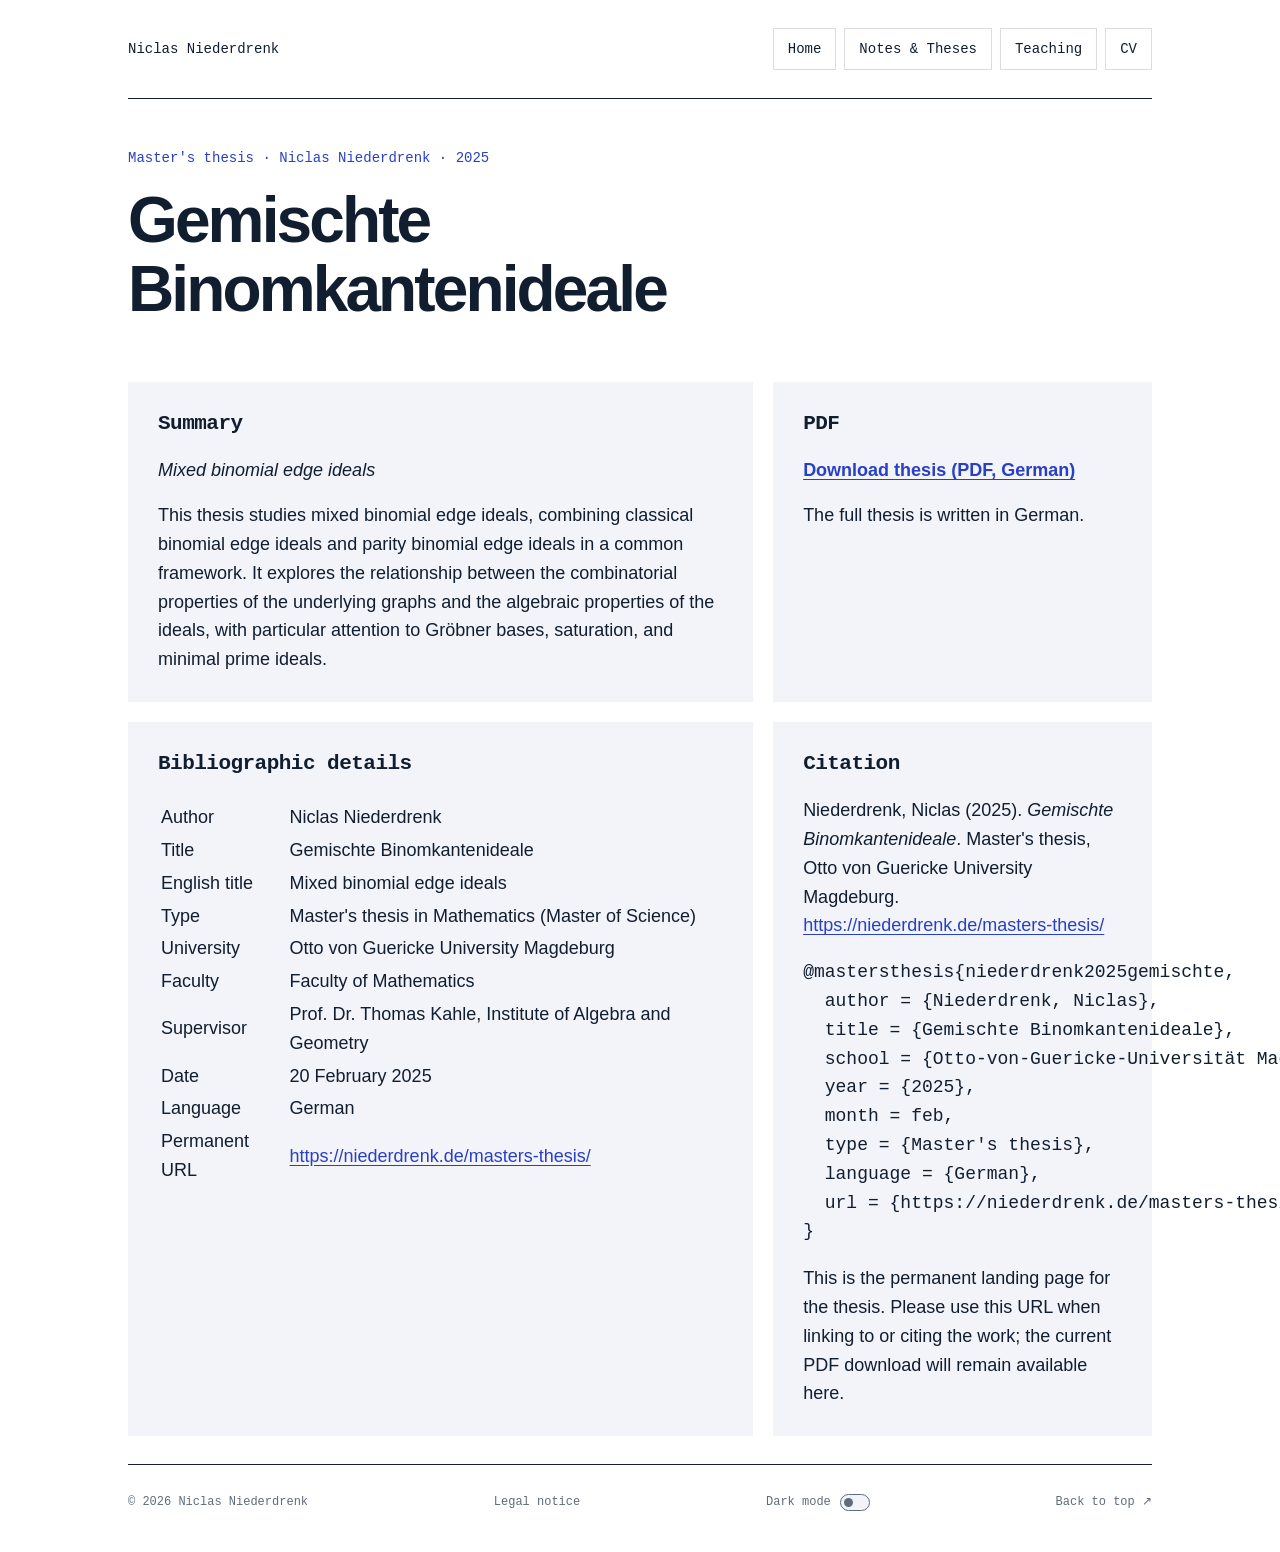
==== masters-thesis/index.html @ 99cd81b0 "Add permanent master's thesis landing page" ====
<!DOCTYPE html>
<html lang="en">
<head>
    <meta charset="UTF-8">
    <meta name="viewport" content="width=device-width, initial-scale=1.0">
    <title>Gemischte Binomkantenideale</title>
    <link rel="canonical" href="https://niederdrenk.de/masters-thesis/">
    <meta name="description" content="Gemischte Binomkantenideale: Master's thesis by Niclas Niederdrenk, Otto von Guericke University Magdeburg, 2025. Summary, citation and PDF.">
    <meta name="citation_title" content="Gemischte Binomkantenideale">
    <meta name="citation_author" content="Niederdrenk, Niclas">
    <meta name="citation_publication_date" content="2025/02/20">
    <meta name="citation_dissertation_institution" content="Otto-von-Guericke-Universität Magdeburg">
    <meta name="citation_pdf_url" content="https://niederdrenk.de/documents/2025-Niederdrenk-Gemischte-Binomkantenideale.pdf">
    <meta name="citation_language" content="de">
    <script src="../theme.js?v=c177175cfa91"></script>
    <link rel="stylesheet" href="../style.css?v=b06b61e025ef">
</head>
<body class="page-masters-thesis">
<a class="skip-link" href="#content">Skip to content</a>
<div class="container">
    <nav class="site-nav" aria-label="Main navigation">
        <a class="wordmark" href="../index.html">Niclas Niederdrenk</a>
        <div class="nav-links"><a href="../index.html">Home</a>
<a href="../notes.html">Notes &amp; Theses</a>
<a href="../teaching.html">Teaching</a>
<a href="../cv.html">CV</a></div>
    </nav>
    <header class="hero">
        <div class="hero-copy">
            <p class="eyebrow">Master&#x27;s thesis · Niclas Niederdrenk · 2025</p>
            <h1>Gemischte Binomkantenideale</h1>

        </div>
        
    </header>
    <main id="content" class="content-grid">
<section class="content-panel panel-summary" aria-labelledby="summary"><h2 id="summary">Summary</h2>
<p class="work-translation"><em>Mixed binomial edge ideals</em></p>
<p>This thesis studies mixed binomial edge ideals, combining classical binomial edge ideals and parity binomial edge ideals in a common framework. It explores the relationship between the combinatorial properties of the underlying graphs and the algebraic properties of the ideals, with particular attention to Gröbner bases, saturation, and minimal prime ideals.</p>
</section>
<section class="content-panel panel-pdf" aria-labelledby="pdf"><h2 id="pdf">PDF</h2>
<p class="work-links"><a download="2025-Niederdrenk-Gemischte-Binomkantenideale.pdf" href="../documents/2025-Niederdrenk-Gemischte-Binomkantenideale.pdf">Download thesis (PDF, German)</a></p>
<p>The full thesis is written in German.</p>
</section>
<section class="content-panel panel-bibliographic-details" aria-labelledby="bibliographic-details"><h2 id="bibliographic-details">Bibliographic details</h2>
<table>
<thead>
<tr>
<th></th>
<th></th>
</tr>
</thead>
<tbody>
<tr>
<td>Author</td>
<td>Niclas Niederdrenk</td>
</tr>
<tr>
<td>Title</td>
<td>Gemischte Binomkantenideale</td>
</tr>
<tr>
<td>English title</td>
<td>Mixed binomial edge ideals</td>
</tr>
<tr>
<td>Type</td>
<td>Master's thesis in Mathematics (Master of Science)</td>
</tr>
<tr>
<td>University</td>
<td>Otto von Guericke University Magdeburg</td>
</tr>
<tr>
<td>Faculty</td>
<td>Faculty of Mathematics</td>
</tr>
<tr>
<td>Supervisor</td>
<td>Prof. Dr. Thomas Kahle, Institute of Algebra and Geometry</td>
</tr>
<tr>
<td>Date</td>
<td>20 February 2025</td>
</tr>
<tr>
<td>Language</td>
<td>German</td>
</tr>
<tr>
<td>Permanent URL</td>
<td><a href="https://niederdrenk.de/masters-thesis/">https://niederdrenk.de/masters-thesis/</a></td>
</tr>
</tbody>
</table>
</section>
<section class="content-panel panel-citation" aria-labelledby="citation"><h2 id="citation">Citation</h2>
<p>Niederdrenk, Niclas (2025). <em>Gemischte Binomkantenideale</em>. Master's thesis, Otto von Guericke University Magdeburg. <a href="https://niederdrenk.de/masters-thesis/">https://niederdrenk.de/masters-thesis/</a></p>
<pre><code class="language-bibtex">@mastersthesis{niederdrenk2025gemischte,
  author = {Niederdrenk, Niclas},
  title = {Gemischte Binomkantenideale},
  school = {Otto-von-Guericke-Universität Magdeburg},
  year = {2025},
  month = feb,
  type = {Master's thesis},
  language = {German},
  url = {https://niederdrenk.de/masters-thesis/}
}
</code></pre>
<p>This is the permanent landing page for the thesis. Please use this URL when linking to or citing the work; the current PDF download will remain available here.</p></section>
    </main>
    <footer>
        <p>© 2026 Niclas Niederdrenk</p>
        <a href="../legal.html">Legal notice</a>
        <button class="theme-toggle" type="button" role="switch" aria-label="Dark mode" aria-checked="false" hidden>
            <span>Dark mode</span><span class="theme-track" aria-hidden="true"></span>
        </button>
        <a href="#">Back to top <span aria-hidden="true">↗</span></a>
    </footer>
</div>
</body>
</html>
---- style.css ----
:root {
    color-scheme: light;
    --background: #fff;
    --ink: #101e30;
    --blue: #293fc4;
    --muted: #606b7b;
    --panel: #f3f4f9;
    --home-panel: #f1f3f9;
    --hobby-panel: #f7f4ee;
    --line: #d9dce5;
    --contact-panel: #101e30;
    --selected-text: #fff;
}
:root[data-theme="dark"] {
    color-scheme: dark;
    --background: #10151e;
    --ink: #e5eaf3;
    --blue: #a3b1ff;
    --muted: #aab5c5;
    --panel: #1b2432;
    --home-panel: var(--panel);
    --hobby-panel: var(--panel);
    --line: #384559;
    --contact-panel: #202d42;
    --selected-text: #10151e;
}
* { box-sizing: border-box; }
p, li, h1, h2, h3, a { overflow-wrap: anywhere; }
html { scroll-behavior: smooth; }
body {
    margin: 0;
    background: var(--background);
    color: var(--ink);
    font-family: Inter, "Helvetica Neue", Arial, sans-serif;
    font-size: 18px;
    line-height: 1.6;
    -webkit-font-smoothing: antialiased;
}
a { color: var(--blue); text-underline-offset: 3px; }
a:hover { text-decoration-thickness: 2px; }
a:focus-visible, button:focus-visible { outline: 3px solid #c99920; outline-offset: 5px; }
.container { max-width: 1120px; margin: auto; padding: 0 48px; }
.site-nav {
    display: flex;
    flex-wrap: wrap;
    align-items: center;
    justify-content: space-between;
    gap: 24px;
    padding: 28px 0;
    border-bottom: 1px solid var(--ink);
}
.wordmark, .eyebrow, figcaption, h2, .entry-date, footer, .nav-links {
    font-family: "SFMono-Regular", Consolas, "Liberation Mono", monospace;
}
.wordmark { color: var(--ink); font-size: 14px; text-decoration: none; white-space: nowrap; }
.nav-links { display: flex; flex-wrap: wrap; justify-content: flex-end; gap: 8px; font-size: 14px; }
.nav-links a { padding: 9px 14px; border: 1px solid var(--line); color: var(--ink); text-decoration: none; }
.theme-toggle { display: inline-flex; align-items: center; gap: 9px; padding: 6px 0; border: 0; font: inherit; line-height: inherit; color: var(--muted); background: transparent; cursor: pointer; }
.theme-toggle[hidden] { display: none; }
.theme-toggle:hover { color: var(--ink); }
.theme-track { position: relative; width: 30px; height: 17px; border: 1px solid var(--muted); border-radius: 20px; background: var(--panel); }
.theme-track::after { content: ""; position: absolute; top: 3px; left: 3px; width: 9px; height: 9px; border-radius: 50%; background: var(--muted); transition: transform .15s ease; }
.theme-toggle[aria-checked="true"] .theme-track { border-color: var(--blue); }
.theme-toggle[aria-checked="true"] .theme-track::after { transform: translateX(13px); background: var(--blue); }
.nav-links a.current, .nav-links a:hover { background: var(--ink); color: var(--selected-text); border-color: var(--ink); }
.hero { display: grid; grid-template-columns: minmax(0, 1fr) 270px; gap: 48px; align-items: center; padding: 48px 0 40px; }
.hero-copy { min-width: 0; }
.hero-links { display: flex; flex-wrap: wrap; align-items: center; gap: 12px 24px; margin-top: 16px; font-size: 17px; }
.hero-contact { overflow-wrap: anywhere; }
.github-link { display: inline-flex; align-items: center; gap: 8px; }
.github-link svg { flex-shrink: 0; }
.eyebrow { font-size: 14px; color: var(--blue); margin: 0 0 16px; }
h1 { font-size: clamp(40px, 5.2vw, 64px); font-weight: 750; letter-spacing: -.045em; line-height: 1.08; margin: 0 0 18px; }
.hero-description { color: var(--muted); max-width: 44ch; font-size: 18px; margin: 0; line-height: 1.6; }
.monomial-lattice { margin: 0; width: 100%; }
.monomial-lattice svg { display: block; width: 100%; max-width: 200px; height: auto; margin: 0 auto; overflow: visible; }
.lattice-edge { stroke: var(--blue); stroke-width: 1.5; opacity: .55; }
.lattice-node circle { fill: var(--background); stroke: var(--blue); stroke-width: 1.5; }
.lattice-node text { fill: var(--ink); font-family: Georgia, "Times New Roman", serif; font-size: 14px; font-style: italic; }
.lattice-endpoint circle { fill: var(--panel); stroke-width: 2; }
.page-index .hero { grid-template-columns: minmax(0, 1fr) 300px; }
.monomial-art { margin: 0; width: 100%; }
.monomial-art img { display: block; width: 100%; height: auto; border-radius: 8px; background: #fff; }
.monomial-art .monomial-art-dark { display: none; background: transparent; }
:root[data-theme="dark"] .monomial-art-light { display: none; }
:root[data-theme="dark"] .monomial-art-dark { display: block; }
figcaption { font-size: 12px; line-height: 1.6; color: var(--muted); margin-top: 12px; }
.content-grid { display: grid; grid-template-columns: minmax(0, 1.65fr) minmax(0, 1fr); gap: 20px; }
.content-panel { background: var(--panel); padding: 28px 30px; min-width: 0; }
h2 { font-size: 21px; font-weight: 600; margin: 0 0 18px; line-height: 1.35; letter-spacing: -.025em; }
.content-panel p { margin: 0 0 16px; font-size: inherit; max-width: 65ch; }
.content-panel p:last-child { margin-bottom: 0; }
.page-cv .hero, .page-legal .hero, .page-notes .hero { grid-template-columns: 1fr; }
.page-cv .content-panel, .page-legal .content-panel, .page-notes .content-panel { grid-column: 1 / -1; }
.page-notes h2 { margin: 0 0 24px; padding-bottom: 14px; border-bottom: 1px solid var(--line); font-size: clamp(24px, 3vw, 28px); font-weight: 700; }
.page-notes h3 { margin: 0 0 8px; font-size: clamp(20px, 2.4vw, 22px); font-weight: 600; line-height: 1.4; scroll-margin-top: 24px; }
.page-notes .work-translation { margin-bottom: 8px; }
.page-notes .work-meta { color: var(--muted); font-size: 15px; margin-bottom: 20px; }
.work-links { display: flex; flex-wrap: wrap; gap: 8px 24px; align-items: baseline; }
.work-links a { max-width: 100%; }
.work-links a:first-child { font-weight: 600; }
.page-introduction { grid-column: 1 / -1; max-width: 65ch; }
.page-introduction p { margin: 0; }
.page-cv .page-introduction { color: var(--muted); font-size: 16px; }
.cv-entry { display: grid; grid-template-columns: 205px minmax(0, 1fr); gap: 26px; border-top: 1px solid var(--line); padding: 22px 0; }
.cv-entry:last-child { padding-bottom: 0; }
.cv-entry h3 { margin: 0 0 6px; font-size: 19px; font-weight: 600; line-height: 1.5; }
.cv-entry .entry-date { font-size: 16px; margin: 0; }
.cv-entry-detail { min-width: 0; }
.cv-entry-detail p { color: var(--muted); margin-bottom: 10px; }
.cv-entry li { border: 0; padding: 2px 0; }
.panel-besides-mathematics { align-self: start; }
.page-index .panel-about-me, .page-index .panel-conferences-and-summer-schools { background: var(--home-panel); }
.page-index .panel-besides-mathematics { background: var(--hobby-panel); }
.panel-activities, .panel-conferences-and-summer-schools, .panel-contact, .page-teaching .content-panel { grid-column: 1 / -1; }
ul { list-style: none; margin: 0; padding: 0; }
li { border-top: 1px solid var(--line); padding: 16px 0; font-size: inherit; }
li:last-child { padding-bottom: 0; }
.panel-activities li, .panel-conferences-and-summer-schools li { display: grid; grid-template-columns: 205px minmax(0, 1fr); gap: 26px; }
.entry-date { font-size: 16px; color: var(--muted); padding-top: 2px; }
.entry-location, .course-instructor { display: block; color: var(--muted); font-size: inherit; margin-top: 4px; }
.page-teaching li strong { font-weight: 600; }
.entry-detail { min-width: 0; max-width: 65ch; }
.entry-detail a { color: var(--blue); }
.entry-detail a:hover { color: var(--blue); text-decoration: underline; }
.panel-contact { display: block; background: var(--contact-panel); color: white; padding-top: 26px; padding-bottom: 26px; }
.panel-contact h2 { margin: 0 0 18px; }
.panel-contact a { color: #c2ccff; }
.panel-contact p { margin: 0 0 16px; font-size: inherit; font-weight: 400; overflow-wrap: anywhere; }
footer { display: flex; flex-wrap: wrap; align-items: center; justify-content: space-between; gap: 12px 20px; border-top: 1px solid var(--ink); margin-top: 28px; padding: 22px 0 34px; font-size: 12px; color: var(--muted); }
footer p { margin: 0; }
footer a { color: var(--muted); text-decoration: none; }
.skip-link { position: absolute; top: -100px; left: 20px; background: var(--background); padding: 12px; z-index: 1; }
.skip-link:focus { top: 10px; }
@media (max-width: 760px) {
    body { font-size: 16px; }
    .container { padding: 0 24px; }
    .hero-description, .hero-links { font-size: 16px; }
    h2 { font-size: 20px; }
    .cv-entry h3 { font-size: 18px; }
    .hero { grid-template-columns: minmax(0, 1fr) 200px; gap: 24px; padding: 36px 0; }
    .page-index .hero { grid-template-columns: minmax(0, 1fr) 230px; }
    h1 { font-size: 46px; }
    .content-grid { grid-template-columns: 1fr; }
    .content-panel { padding: 24px; }
    .panel-activities li, .panel-conferences-and-summer-schools li { grid-template-columns: 155px minmax(0, 1fr); gap: 18px; }
    .cv-entry { grid-template-columns: 155px minmax(0, 1fr); gap: 18px; }
    .panel-contact { align-items: flex-start; flex-direction: column; gap: 16px; }
}
@media (max-width: 600px) {
    .container { padding: 0 20px; }
    .site-nav { flex-wrap: wrap; gap: 12px; padding: 20px 0; }
    .wordmark { font-size: 13px; }
    .nav-links { width: 100%; justify-content: flex-start; gap: 5px; font-size: 13px; }
    .nav-links a { padding: 8px 10px; }
    .hero { grid-template-columns: 1fr; gap: 24px; padding: 32px 0; }
    .page-index .hero { grid-template-columns: 1fr; }
    .monomial-art { max-width: 320px; justify-self: center; }
    h1 { font-size: clamp(36px, 10vw, 48px); }
    .monomial-lattice { width: 220px; justify-self: end; }
    .monomial-lattice svg { max-width: 170px; }
    .panel-activities li, .panel-conferences-and-summer-schools li { grid-template-columns: 1fr; gap: 7px; }
    .cv-entry { grid-template-columns: 1fr; gap: 7px; }
    .monomial-lattice { max-width: 100%; }
    .content-panel { padding: 22px 20px; }
}
@media (prefers-reduced-motion: reduce) {
    html { scroll-behavior: auto; }
    .theme-track::after { transition: none; }
}
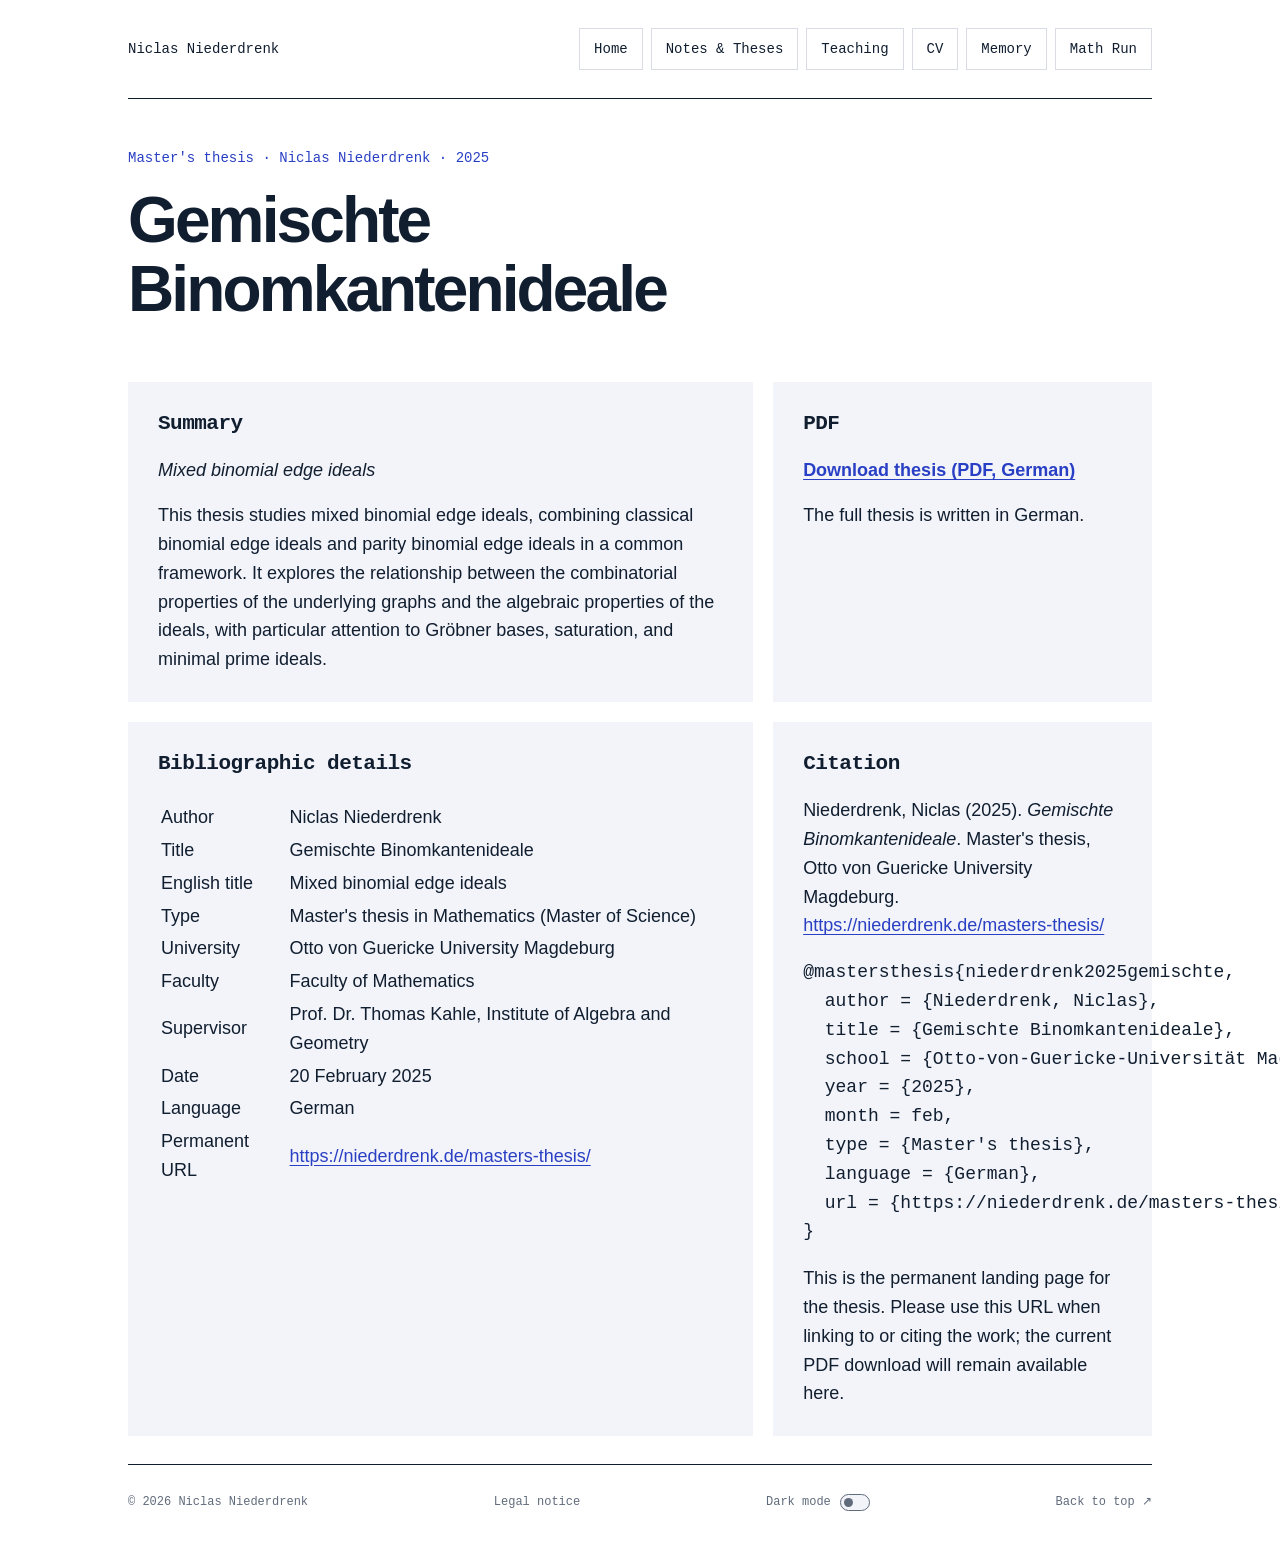
==== commit 762385c6: "Add Math Memory and pixel runner with boss arenas" ====
--- a/masters-thesis/index.html
+++ b/masters-thesis/index.html
@@ -14,6 +14,7 @@
     <meta name="citation_language" content="de">
     <script src="../theme.js?v=c177175cfa91"></script>
     <link rel="stylesheet" href="../style.css?v=b06b61e025ef">
+
 </head>
 <body class="page-masters-thesis">
 <a class="skip-link" href="#content">Skip to content</a>
@@ -23,7 +24,9 @@
         <div class="nav-links"><a href="../index.html">Home</a>
 <a href="../notes.html">Notes &amp; Theses</a>
 <a href="../teaching.html">Teaching</a>
-<a href="../cv.html">CV</a></div>
+<a href="../cv.html">CV</a>
+<a href="../memory.html">Memory</a>
+<a href="../runner.html">Math Run</a></div>
     </nav>
     <header class="hero">
         <div class="hero-copy">
@@ -31,7 +34,7 @@
             <h1>Gemischte Binomkantenideale</h1>
 
         </div>
-        
+
     </header>
     <main id="content" class="content-grid">
 <section class="content-panel panel-summary" aria-labelledby="summary"><h2 id="summary">Summary</h2>
